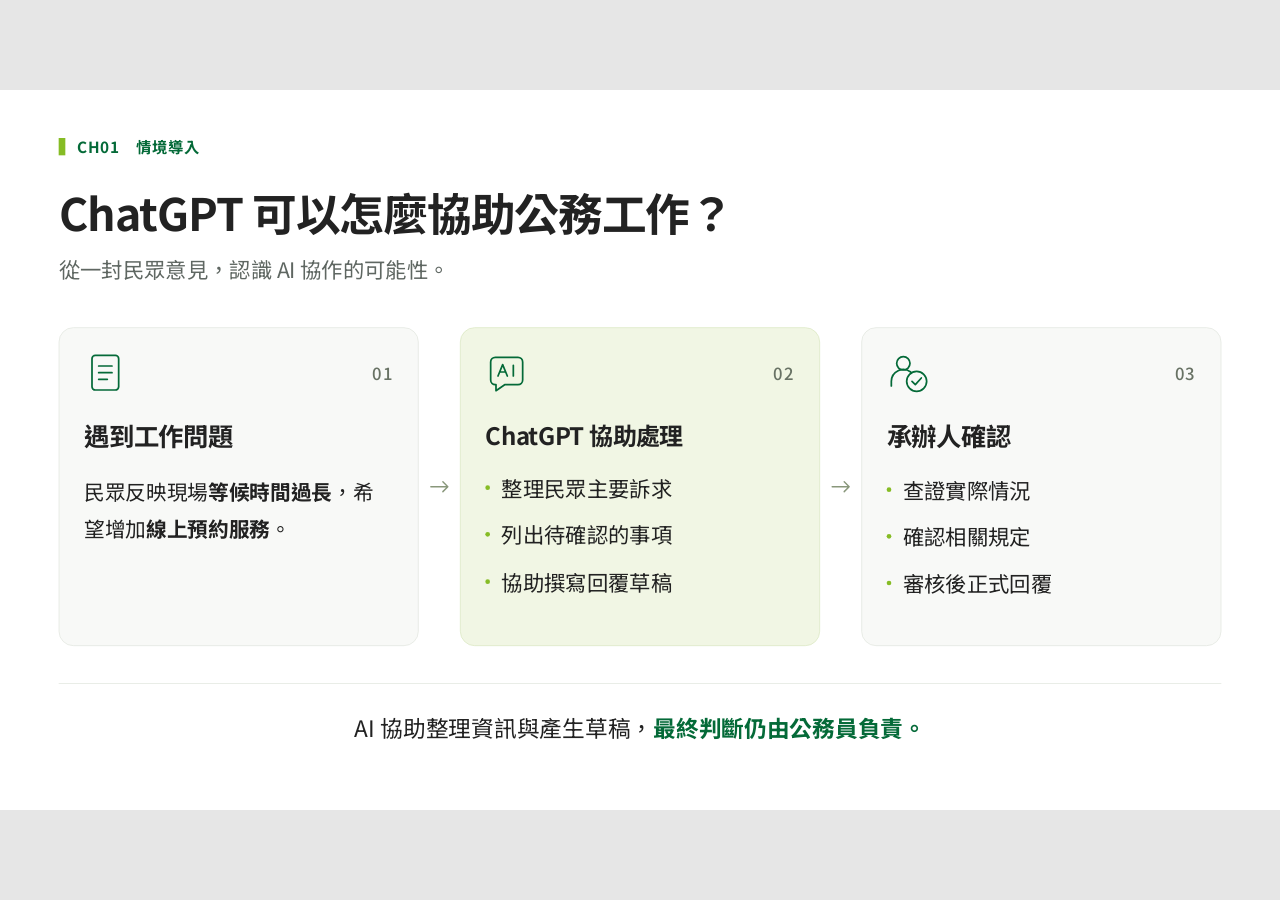
==== course-slides/ch01/index.html @ 13e57217 "新增 CH01 Deloitte 配色情境導入簡報" ====
<!DOCTYPE html>
<html lang="zh-Hant-TW">
<head>
<meta charset="utf-8"><meta name="viewport" content="width=device-width,initial-scale=1">
<title>CH01｜ChatGPT 可以怎麼協助公務工作？</title>
<style>
/* === 固定舞臺基礎樣式 === */
/* ===========================================
   FIXED 16:9 STAGE: MANDATORY BASE STYLES
   Include this ENTIRE file in every presentation.
   Slides are authored at 1920×1080 and scaled as a whole.
   =========================================== */

/* 1. Lock the browser viewport */
html,
body {
    width: 100%;
    height: 100%;
    margin: 0;
    overflow: hidden;
    background: var(--stage-bg, #000);
}

/* 2. Full-window deck viewport */
.deck-viewport {
    position: fixed;
    inset: 0;
    overflow: hidden;
    background: var(--stage-bg, #000);
}

/* 3. Fixed 16:9 design canvas.
   JavaScript sets transform: translate(...) scale(...). */
.deck-stage {
    position: absolute;
    left: 0;
    top: 0;
    width: 1920px;
    height: 1080px;
    overflow: hidden;
    transform-origin: 0 0;
    background: var(--slide-bg, #fff);
}

/* 4. Slides stack inside the fixed stage.
   Content must be laid out at 1920×1080, not reflowed per device. */
.slide {
    position: absolute;
    inset: 0;
    width: 1920px;
    height: 1080px;
    overflow: hidden;
    display: block;
    visibility: hidden;
    opacity: 0;
    pointer-events: none;
    background: var(--slide-bg, #fff);
}

.slide.active,
.slide.visible {
    visibility: visible;
    opacity: 1;
    pointer-events: auto;
    z-index: 1;
}

/* 5. Keep media inside authored slide bounds */
img,
video,
canvas,
svg {
    max-width: 100%;
    max-height: 100%;
}

/* 6. Presentation chrome stays outside the slide design system */
.deck-controls {
    position: fixed;
    left: 50%;
    bottom: 22px;
    transform: translateX(-50%);
    z-index: 1000;
}

/* 7. Print one fixed-size slide per page */
@media print {
    html,
    body {
        width: 1920px;
        height: auto;
        overflow: visible;
        background: #fff;
    }

    .deck-viewport {
        position: static;
        overflow: visible;
        background: #fff;
    }

    .deck-stage {
        position: static;
        width: auto;
        height: auto;
        transform: none !important;
        background: none;
    }

    .slide {
        position: relative;
        display: block !important;
        visibility: visible !important;
        opacity: 1 !important;
        pointer-events: auto !important;
        width: 1920px;
        height: 1080px;
        break-after: page;
        page-break-after: always;
    }

    .slide:last-child {
        break-after: auto;
        page-break-after: auto;
    }

    .deck-controls {
        display: none !important;
    }
}

/* 8. Reduced motion */
@media (prefers-reduced-motion: reduce) {
    *,
    *::before,
    *::after {
        animation-duration: 0.01ms !important;
        transition-duration: 0.2s !important;
    }
}


/* === 字型與 Deloitte 配色 === */
@font-face{font-family:EmbeddedNoto;src:url([data-uri]) format('truetype');font-weight:100 900;font-display:block}
:root{--stage-bg:#E6E6E6;--slide-bg:#fff;--ink:#222222;--muted:#5F6762;--green:#86BC25;--deep:#046A38;--pale:#F1F6E4}
*{box-sizing:border-box}body{font-family:"Microsoft JhengHei","微軟正黑體",EmbeddedNoto,sans-serif;color:var(--ink)}
/* === 頁首與主標題 === */
.slide{padding:68px 88px 62px}
.chapter{display:flex;align-items:center;gap:18px;font-size:23px;font-weight:700;color:var(--deep);letter-spacing:1px}
.chapter:before{content:"";width:10px;height:26px;background:var(--green)}
h1{font-size:67px;line-height:1.25;letter-spacing:-1.4px;margin:38px 0 20px;font-weight:700}
.subtitle{font-size:32px;line-height:1.5;color:var(--muted);margin:0}
/* === 三階段工作流程 === */
.workflow{display:grid;grid-template-columns:1fr 62px 1fr 62px 1fr;align-items:center;margin-top:64px}
.card{height:478px;padding:35px 37px;border:1.5px solid #DFE4DC;border-radius:22px;background:#F8F9F7;position:relative}
.card.ai{background:var(--pale);border-color:#D8E6BE}
.card-header{display:flex;align-items:center;justify-content:space-between}
.icon{width:64px;height:64px;color:var(--deep)}
.step{color:#687264;font-size:25px;font-weight:500;letter-spacing:2px}
h2{font-size:38px;line-height:1.4;font-weight:700;margin:35px 0 30px;white-space:nowrap;letter-spacing:-.8px}
.ai h2{font-size:36px}
.message{font-size:31px;line-height:1.8;margin:0}
.message strong{font-weight:700}
.actions{padding:0;margin:0;list-style:none;font-size:32px;line-height:1.6}
.actions li{margin-bottom:19px;display:flex;align-items:center;gap:17px;white-space:nowrap}
.actions li:before{content:"";width:7px;height:7px;border-radius:50%;background:var(--green);flex-shrink:0}
.arrow{width:34px;height:34px;justify-self:center;color:#89977B}
/* === 核心訊息 === */
.takeaway{margin-top:56px;border-top:1.5px solid #DFE4DC;padding-top:37px;text-align:center;font-size:34px;line-height:1.65;letter-spacing:.1px}
.takeaway strong{color:var(--deep);font-weight:700}
/* === 編輯工具：投影時自動隱藏 === */
.edit-hotzone{position:fixed;top:0;left:0;width:65px;height:65px;z-index:20}
.edit-toggle{position:fixed;top:12px;left:12px;z-index:21;border:1px solid #CAD2C2;border-radius:7px;background:#fff;color:#222;padding:9px 13px;font:14px sans-serif;opacity:0;pointer-events:none;transition:opacity .2s}
.edit-toggle.show,.edit-toggle.active{opacity:1;pointer-events:auto}
[contenteditable=true]{outline:2px dashed var(--green);outline-offset:5px}
@media print{.edit-hotzone,.edit-toggle{display:none!important}@page{size:16in 9in;margin:0}}
</style>
</head>
<body>
<div class="deck-viewport"><main class="deck-stage" id="deckStage">
<section class="slide active visible" aria-label="CH01 情境導入">
<div class="chapter" data-edit>CH01　情境導入</div>
<h1 data-edit>ChatGPT 可以怎麼協助公務工作？</h1>
<p class="subtitle" data-edit>從一封民眾意見，認識 AI 協作的可能性。</p>
<div class="workflow">
<article class="card">
<div class="card-header"><svg class="icon" viewBox="0 0 64 64" fill="none" stroke="currentColor" stroke-width="2.6" stroke-linecap="round" stroke-linejoin="round" aria-label="民眾來信"><rect x="12" y="6" width="40" height="52" rx="5"/><path d="M22 22h20M22 32h20M22 42h13"/></svg><span class="step">01</span></div>
<h2 data-edit>遇到工作問題</h2>
<p class="message" data-edit>民眾反映現場<strong>等候時間過長</strong>，希望增加<strong>線上預約服務</strong>。</p>
</article>
<svg class="arrow" viewBox="0 0 32 32" fill="none" stroke="currentColor" stroke-width="2" stroke-linecap="round" stroke-linejoin="round" aria-hidden="true"><path d="M4 16h24M21 9l7 7-7 7"/></svg>
<article class="card ai">
<div class="card-header"><svg class="icon" viewBox="0 0 64 64" fill="none" stroke="currentColor" stroke-width="2.6" stroke-linecap="round" stroke-linejoin="round" aria-label="AI 助理"><path d="M15 9h34a7 7 0 0 1 7 7v27a7 7 0 0 1-7 7H29L16 59v-9h-1a7 7 0 0 1-7-7V16a7 7 0 0 1 7-7Z"/><path d="m19 37 7-17 7 17m-11-6h8M42 21v16"/></svg><span class="step">02</span></div>
<h2 data-edit>ChatGPT 協助處理</h2>
<ul class="actions"><li data-edit>整理民眾主要訴求</li><li data-edit>列出待確認的事項</li><li data-edit>協助撰寫回覆草稿</li></ul>
</article>
<svg class="arrow" viewBox="0 0 32 32" fill="none" stroke="currentColor" stroke-width="2" stroke-linecap="round" stroke-linejoin="round" aria-hidden="true"><path d="M4 16h24M21 9l7 7-7 7"/></svg>
<article class="card">
<div class="card-header"><svg class="icon" viewBox="0 0 64 64" fill="none" stroke="currentColor" stroke-width="2.6" stroke-linecap="round" stroke-linejoin="round" aria-label="承辦人審核"><circle cx="25" cy="18" r="10"/><path d="M7 52v-7a18 18 0 0 1 29-14"/><circle cx="45" cy="45" r="15"/><path d="m38 45 5 5 9-10"/></svg><span class="step">03</span></div>
<h2 data-edit>承辦人確認</h2>
<ul class="actions"><li data-edit>查證實際情況</li><li data-edit>確認相關規定</li><li data-edit>審核後正式回覆</li></ul>
</article>
</div>
<div class="takeaway" data-edit>AI 協助整理資訊與產生草稿，<strong>最終判斷仍由公務員負責。</strong></div>
</section></main></div>
<div class="edit-hotzone" aria-hidden="true"></div><button class="edit-toggle" id="editToggle" title="按 E 編輯文字，Ctrl／⌘+S 儲存 HTML">編輯文字</button>
<script>
/* === 單頁簡報控制與等比例縮放 === */
class SlidePresentation{
constructor(){this.stage=document.getElementById('deckStage');this.slides=[...document.querySelectorAll('.slide')];this.currentSlide=0;this.resize=()=>{let k=Math.min(innerWidth/1920,innerHeight/1080);this.stage.style.transform='translate('+((innerWidth-1920*k)/2)+'px,'+((innerHeight-1080*k)/2)+'px) scale('+k+')'};this.resize();addEventListener('resize',this.resize);this.showSlide(0);addEventListener('keydown',e=>{if(e.target.isContentEditable)return;if(['ArrowRight','ArrowDown','PageDown',' '].includes(e.key)){e.preventDefault();this.showSlide(this.currentSlide+1)}if(['ArrowLeft','ArrowUp','PageUp'].includes(e.key)){e.preventDefault();this.showSlide(this.currentSlide-1)}});let start=0;addEventListener('touchstart',e=>{start=e.changedTouches[0].clientX},{passive:true});addEventListener('touchend',e=>{let dx=e.changedTouches[0].clientX-start;if(Math.abs(dx)>60)this.showSlide(this.currentSlide+(dx<0?1:-1))},{passive:true});addEventListener('wheel',e=>{if(Math.abs(e.deltaY)>40)this.showSlide(this.currentSlide+(e.deltaY>0?1:-1))},{passive:true})}
showSlide(i){this.currentSlide=Math.max(0,Math.min(i,this.slides.length-1));this.slides.forEach((s,j)=>{s.classList.toggle('active',j===this.currentSlide);s.classList.toggle('visible',j===this.currentSlide)})}}
new SlidePresentation();
/* === 文字編輯、瀏覽器暫存與單檔下載 === */
const editable=[...document.querySelectorAll('[data-edit]')],button=document.getElementById('editToggle'),zone=document.querySelector('.edit-hotzone');let editing=false,timer;const key='CH01-Deloitte-20261015-v2';
try{const saved=JSON.parse(localStorage.getItem(key)||'null');if(Array.isArray(saved)&&saved.length===editable.length)editable.forEach((e,i)=>e.innerHTML=saved[i])}catch{}
function toggle(){editing=!editing;editable.forEach(e=>e.contentEditable=String(editing));button.classList.toggle('active',editing);button.textContent=editing?'完成編輯':'編輯文字'}
function persist(){try{localStorage.setItem(key,JSON.stringify(editable.map(e=>e.innerHTML)))}catch{}}
editable.forEach(e=>e.addEventListener('input',persist));button.onclick=toggle;zone.onclick=toggle;
for(const el of [zone,button]){el.onmouseenter=()=>{clearTimeout(timer);button.classList.add('show')};el.onmouseleave=()=>{timer=setTimeout(()=>{if(!editing)button.classList.remove('show')},400)}}
function save(){persist();const clone=document.documentElement.cloneNode(true);clone.querySelectorAll('[data-edit]').forEach(e=>e.removeAttribute('contenteditable'));clone.querySelector('.edit-toggle').classList.remove('active','show');clone.querySelector('.edit-toggle').textContent='編輯文字';const blob=new Blob(['<!DOCTYPE html>\n'+clone.outerHTML],{type:'text/html;charset=utf-8'}),url=URL.createObjectURL(blob),a=document.createElement('a');a.href=url;a.download='CH01_Deloitte_情境導入.html';a.click();setTimeout(()=>URL.revokeObjectURL(url),1000)}
addEventListener('keydown',e=>{if((e.ctrlKey||e.metaKey)&&e.key.toLowerCase()==='s'){e.preventDefault();save()}else if(e.key.toLowerCase()==='e'&&!e.target.isContentEditable)toggle();else if(e.key==='Escape'&&editing)toggle()});
</script></body></html>
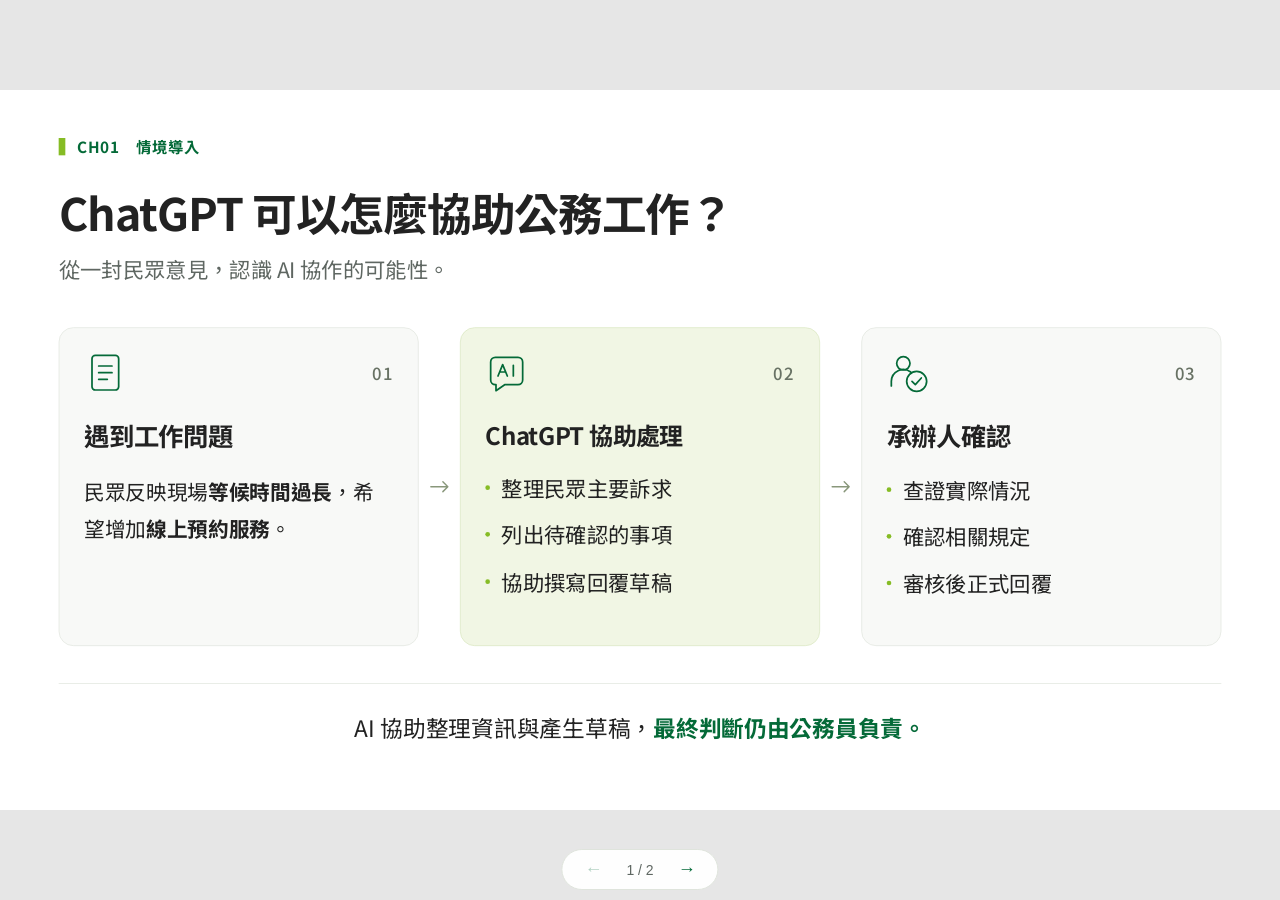
==== commit b4cd3489: "新增 CH01 第二頁民眾意見實作與投影片導覽" ====
--- a/course-slides/ch01/index.html
+++ b/course-slides/ch01/index.html
@@ -141,7 +141,7 @@
 
 
 /* === 字型與 Deloitte 配色 === */
-@font-face{font-family:EmbeddedNoto;src:url([data-uri]) format('truetype');font-weight:100 900;font-display:block}
+@font-face{font-family:EmbeddedNoto;src:url([data-uri]) format('truetype');font-weight:100 900;font-display:block}
 :root{--stage-bg:#E6E6E6;--slide-bg:#fff;--ink:#222222;--muted:#5F6762;--green:#86BC25;--deep:#046A38;--pale:#F1F6E4}
 *{box-sizing:border-box}body{font-family:"Microsoft JhengHei","微軟正黑體",EmbeddedNoto,sans-serif;color:var(--ink)}
 /* === 頁首與主標題 === */
@@ -174,6 +174,24 @@
 .edit-toggle.show,.edit-toggle.active{opacity:1;pointer-events:auto}
 [contenteditable=true]{outline:2px dashed var(--green);outline-offset:5px}
 @media print{.edit-hotzone,.edit-toggle{display:none!important}@page{size:16in 9in;margin:0}}
+
+/* === 第二頁：民眾意見實作 === */
+.practice-grid{display:grid;grid-template-columns:650px 1fr;gap:42px;margin-top:54px}
+.practice-panel{height:530px;padding:34px 38px;border-radius:22px;border:1.5px solid #DFE4DC;background:#F8F9F7;position:relative}
+.practice-panel.prompt{background:var(--pale);border-color:#D8E6BE}
+.panel-label{font-size:24px;font-weight:700;color:var(--deep);letter-spacing:1px;margin:0 0 22px;display:flex;justify-content:space-between;align-items:center}
+.sample-tag{font-size:21px;color:#687264;font-weight:400;letter-spacing:0}
+.practice-panel h2{font-size:34px;margin:0 0 24px;white-space:normal}
+.letter-copy{font-size:31px;line-height:1.8;margin:0}
+.prompt-copy{font:30px/1.65 "Microsoft JhengHei","微軟正黑體",EmbeddedNoto,sans-serif;white-space:pre-wrap;margin:0;color:var(--ink)}
+.copy-button{border:1px solid #A6BD83;background:#fff;color:var(--deep);border-radius:8px;padding:9px 16px;font:22px "Microsoft JhengHei",EmbeddedNoto,sans-serif;cursor:pointer}
+.practice-note{margin-top:32px;font-size:27px;color:var(--muted);line-height:1.6;display:flex;align-items:center;gap:18px}
+.practice-note span{color:var(--deep);font-weight:700}
+.practice-slide .takeaway{margin-top:32px;padding-top:28px;font-size:32px}
+.deck-controls{display:flex;align-items:center;gap:16px;padding:7px 14px;border:1px solid #DFE4DC;border-radius:30px;background:rgba(255,255,255,.96);font:14px "Microsoft JhengHei",sans-serif;color:#5F6762;bottom:10px}
+.deck-controls button{border:0;background:transparent;color:var(--deep);cursor:pointer;font-size:18px;padding:2px 8px}
+.deck-controls button:disabled{opacity:.3;cursor:default}
+
 </style>
 </head>
 <body>
@@ -202,16 +220,48 @@
 </article>
 </div>
 <div class="takeaway" data-edit>AI 協助整理資訊與產生草稿，<strong>最終判斷仍由公務員負責。</strong></div>
-</section></main></div>
+</section>
+<!-- === 第二頁：以模擬民眾來信進行實作 === -->
+<section class="slide practice-slide" aria-label="第一次實作：整理民眾意見">
+<div class="chapter" data-edit>CH01　第一次實作</div>
+<h1 data-edit>把一封民眾來信，變成處理清單。</h1>
+<p class="subtitle" data-edit>開啟 ChatGPT 新對話，貼上模擬來信與提示詞，觀察它如何整理資訊。</p>
+<div class="practice-grid">
+<article class="practice-panel">
+<p class="panel-label"><span data-edit>01　準備素材</span><span class="sample-tag" data-edit>模擬來信</span></p>
+<h2 data-edit>等候太久，可以先預約嗎？</h2>
+<p class="letter-copy" data-edit>您好，我上週到服務櫃臺辦理業務，等了很久才輪到我。<br><br>希望能增加線上預約，也想知道哪些業務可以先在網路辦理，減少現場等候。</p>
+</article>
+<article class="practice-panel prompt">
+<p class="panel-label"><span data-edit>02　貼上這段提示詞</span><button class="copy-button" id="copyPrompt" type="button">複製實作內容</button></p>
+<p class="prompt-copy" id="practicePrompt" data-edit>請根據這封民眾來信，協助我：
+1. 用一句話整理主要訴求。
+2. 列出承辦人需要查證的事項。
+3. 撰寫一段 150 字以內的回覆草稿。
+
+只使用來信提供的資訊；尚未確認的內容
+請標示「待確認」，不要自行補上規定，
+也不要承諾服務或改善時程。</p>
+</article>
+</div>
+<div class="practice-note" data-edit><span>實作後檢查</span>它有沒有把「民眾的期待」，寫成「機關已承諾的服務」？</div>
+<div class="takeaway" data-edit>先讓 AI 協助整理，<strong>再由承辦人查證與決定如何回覆。</strong></div>
+</section>
+</main></div>
+<nav class="deck-controls" aria-label="投影片切換"><button id="prevSlide" aria-label="上一頁">←</button><span id="pageCount" aria-live="polite">1 / 2</span><button id="nextSlide" aria-label="下一頁">→</button></nav>
 <div class="edit-hotzone" aria-hidden="true"></div><button class="edit-toggle" id="editToggle" title="按 E 編輯文字，Ctrl／⌘+S 儲存 HTML">編輯文字</button>
 <script>
 /* === 單頁簡報控制與等比例縮放 === */
 class SlidePresentation{
-constructor(){this.stage=document.getElementById('deckStage');this.slides=[...document.querySelectorAll('.slide')];this.currentSlide=0;this.resize=()=>{let k=Math.min(innerWidth/1920,innerHeight/1080);this.stage.style.transform='translate('+((innerWidth-1920*k)/2)+'px,'+((innerHeight-1080*k)/2)+'px) scale('+k+')'};this.resize();addEventListener('resize',this.resize);this.showSlide(0);addEventListener('keydown',e=>{if(e.target.isContentEditable)return;if(['ArrowRight','ArrowDown','PageDown',' '].includes(e.key)){e.preventDefault();this.showSlide(this.currentSlide+1)}if(['ArrowLeft','ArrowUp','PageUp'].includes(e.key)){e.preventDefault();this.showSlide(this.currentSlide-1)}});let start=0;addEventListener('touchstart',e=>{start=e.changedTouches[0].clientX},{passive:true});addEventListener('touchend',e=>{let dx=e.changedTouches[0].clientX-start;if(Math.abs(dx)>60)this.showSlide(this.currentSlide+(dx<0?1:-1))},{passive:true});addEventListener('wheel',e=>{if(Math.abs(e.deltaY)>40)this.showSlide(this.currentSlide+(e.deltaY>0?1:-1))},{passive:true})}
-showSlide(i){this.currentSlide=Math.max(0,Math.min(i,this.slides.length-1));this.slides.forEach((s,j)=>{s.classList.toggle('active',j===this.currentSlide);s.classList.toggle('visible',j===this.currentSlide)})}}
-new SlidePresentation();
+constructor(){this.stage=document.getElementById('deckStage');this.slides=[...document.querySelectorAll('.slide')];this.currentSlide=0;this.resize=()=>{let k=Math.min(innerWidth/1920,innerHeight/1080);this.stage.style.transform='translate('+((innerWidth-1920*k)/2)+'px,'+((innerHeight-1080*k)/2)+'px) scale('+k+')'};this.resize();addEventListener('resize',this.resize);this.showSlide(Number(location.hash.replace('#slide-',''))-1||0);addEventListener('hashchange',()=>this.showSlide(Number(location.hash.replace('#slide-',''))-1||0));addEventListener('keydown',e=>{if(e.target.isContentEditable)return;if(['ArrowRight','ArrowDown','PageDown',' '].includes(e.key)){e.preventDefault();this.showSlide(this.currentSlide+1)}if(['ArrowLeft','ArrowUp','PageUp'].includes(e.key)){e.preventDefault();this.showSlide(this.currentSlide-1)}});let start=0;addEventListener('touchstart',e=>{start=e.changedTouches[0].clientX},{passive:true});addEventListener('touchend',e=>{let dx=e.changedTouches[0].clientX-start;if(Math.abs(dx)>60)this.showSlide(this.currentSlide+(dx<0?1:-1))},{passive:true});addEventListener('wheel',e=>{if(Math.abs(e.deltaY)>40)this.showSlide(this.currentSlide+(e.deltaY>0?1:-1))},{passive:true})}
+showSlide(i){this.currentSlide=Math.max(0,Math.min(i,this.slides.length-1));this.slides.forEach((s,j)=>{s.classList.toggle('active',j===this.currentSlide);s.classList.toggle('visible',j===this.currentSlide)});document.getElementById('pageCount').textContent=(this.currentSlide+1)+' / '+this.slides.length;document.getElementById('prevSlide').disabled=this.currentSlide===0;document.getElementById('nextSlide').disabled=this.currentSlide===this.slides.length-1;history.replaceState(null,'','#slide-'+(this.currentSlide+1))}}
+const deck=new SlidePresentation();
+document.getElementById('prevSlide').onclick=()=>deck.showSlide(deck.currentSlide-1);
+document.getElementById('nextSlide').onclick=()=>deck.showSlide(deck.currentSlide+1);
+/* === 複製模擬來信與提示詞 === */
+document.getElementById('copyPrompt').onclick=async()=>{const b=document.getElementById('copyPrompt');const text='【模擬民眾來信】\n'+document.querySelector('.letter-copy').innerText+'\n\n【任務】\n'+document.getElementById('practicePrompt').innerText;try{await navigator.clipboard.writeText(text);b.textContent='已複製'}catch{b.textContent='請選取文字複製'}setTimeout(()=>b.textContent='複製實作內容',2200)};
 /* === 文字編輯、瀏覽器暫存與單檔下載 === */
-const editable=[...document.querySelectorAll('[data-edit]')],button=document.getElementById('editToggle'),zone=document.querySelector('.edit-hotzone');let editing=false,timer;const key='CH01-Deloitte-20261015-v2';
+const editable=[...document.querySelectorAll('[data-edit]')],button=document.getElementById('editToggle'),zone=document.querySelector('.edit-hotzone');let editing=false,timer;const key='CH01-Deloitte-20261015-v3';
 try{const saved=JSON.parse(localStorage.getItem(key)||'null');if(Array.isArray(saved)&&saved.length===editable.length)editable.forEach((e,i)=>e.innerHTML=saved[i])}catch{}
 function toggle(){editing=!editing;editable.forEach(e=>e.contentEditable=String(editing));button.classList.toggle('active',editing);button.textContent=editing?'完成編輯':'編輯文字'}
 function persist(){try{localStorage.setItem(key,JSON.stringify(editable.map(e=>e.innerHTML)))}catch{}}
